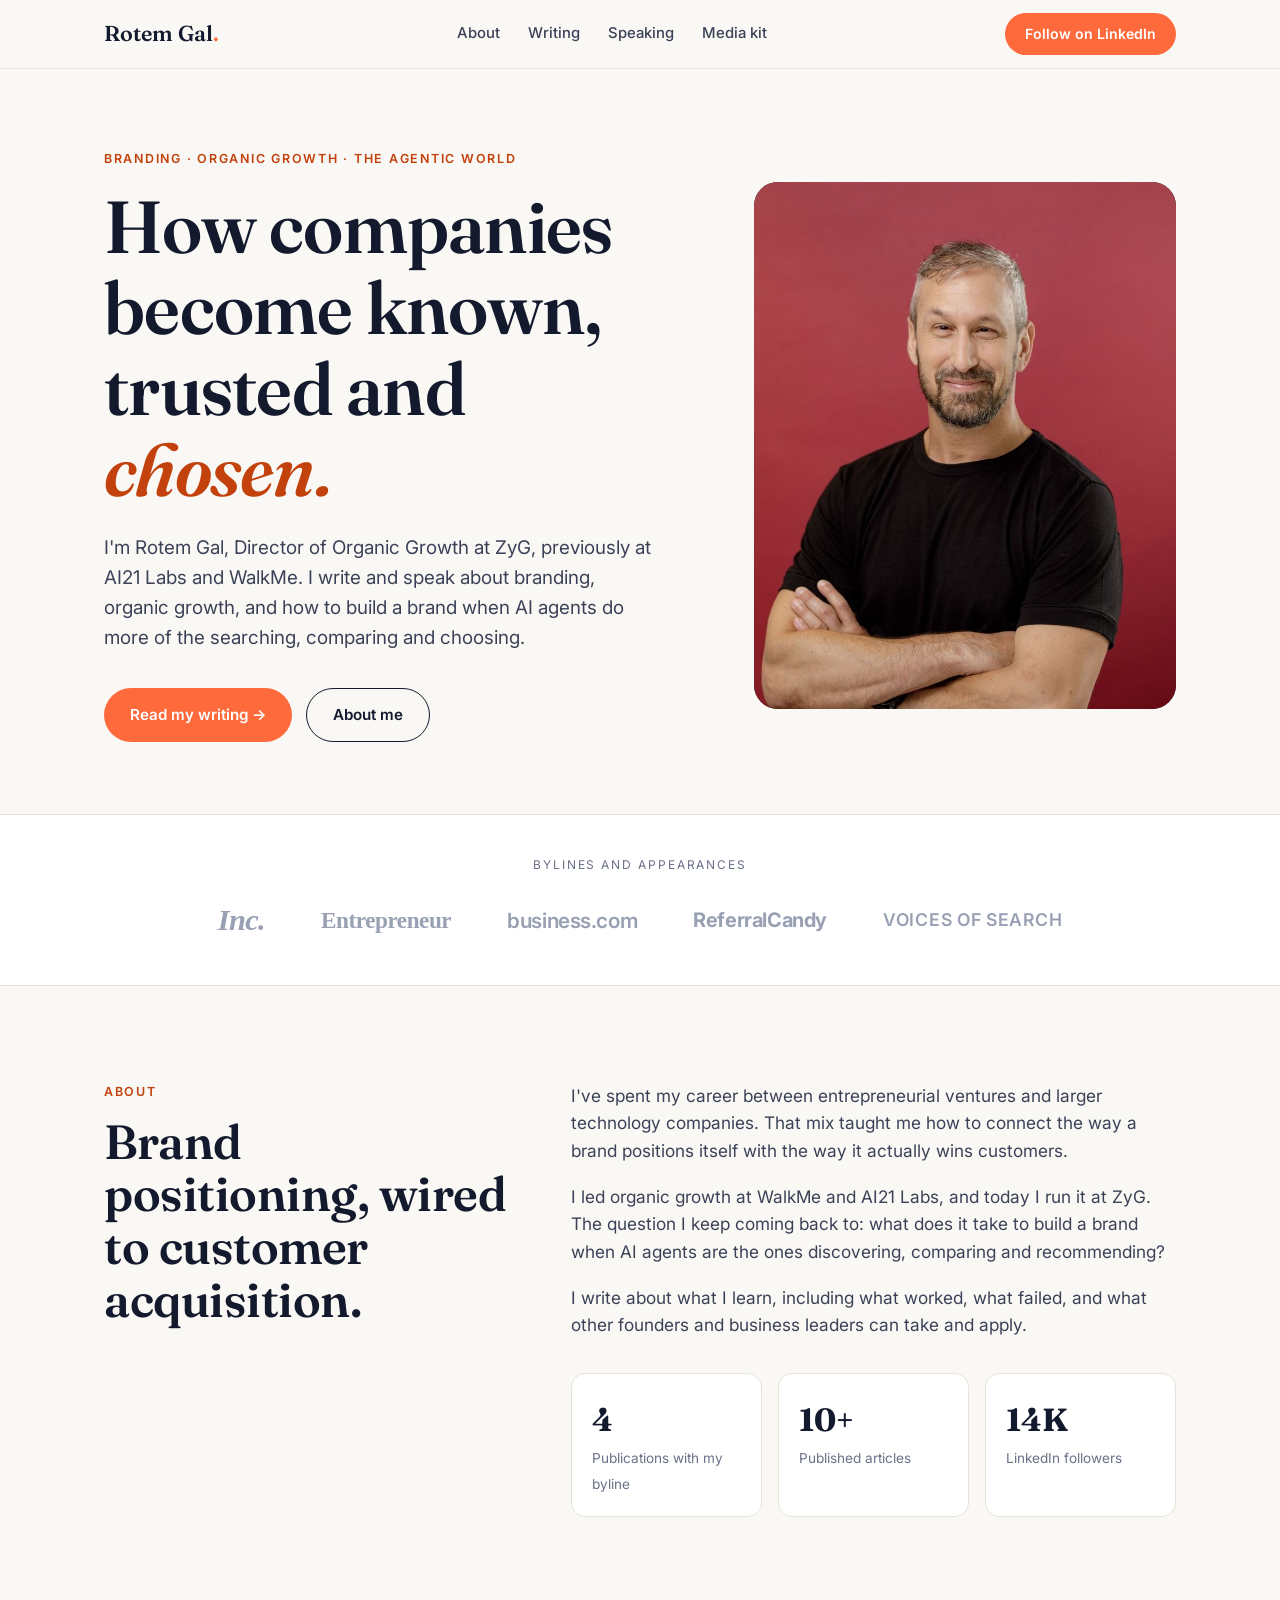
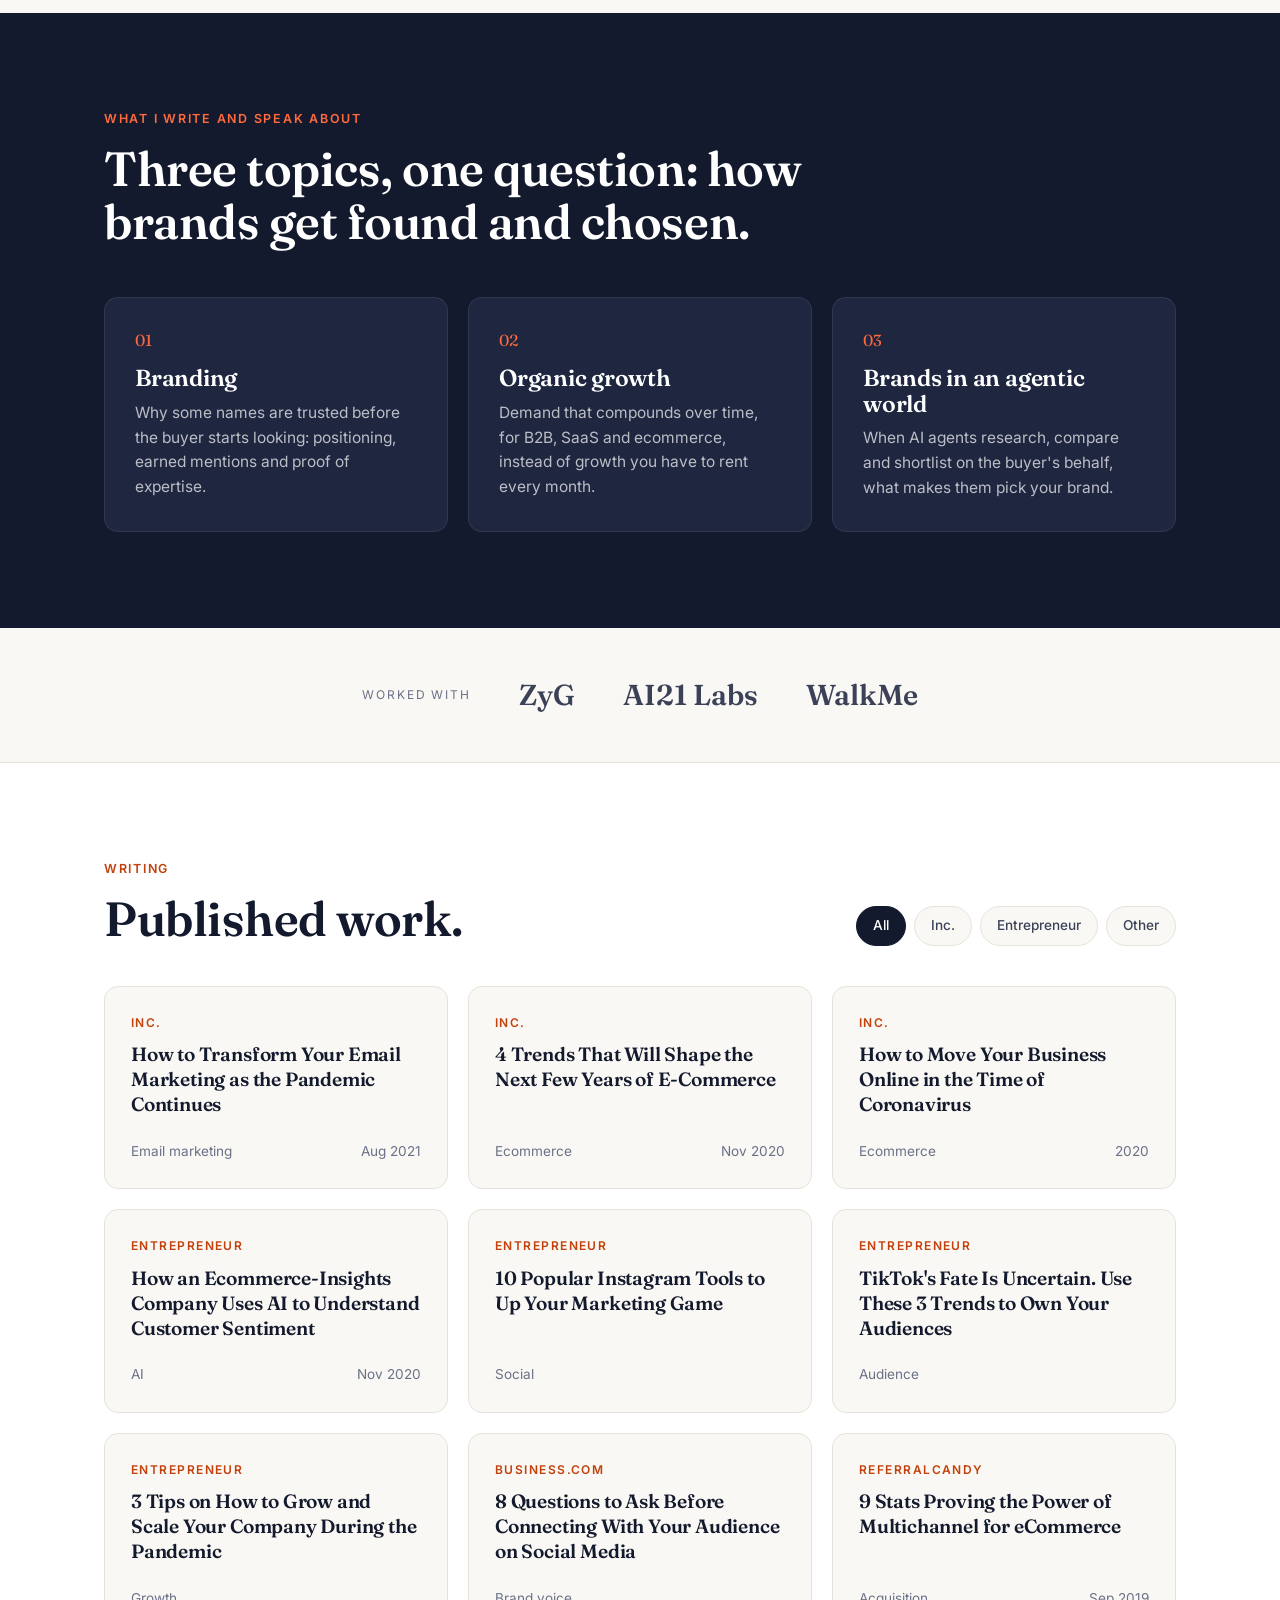
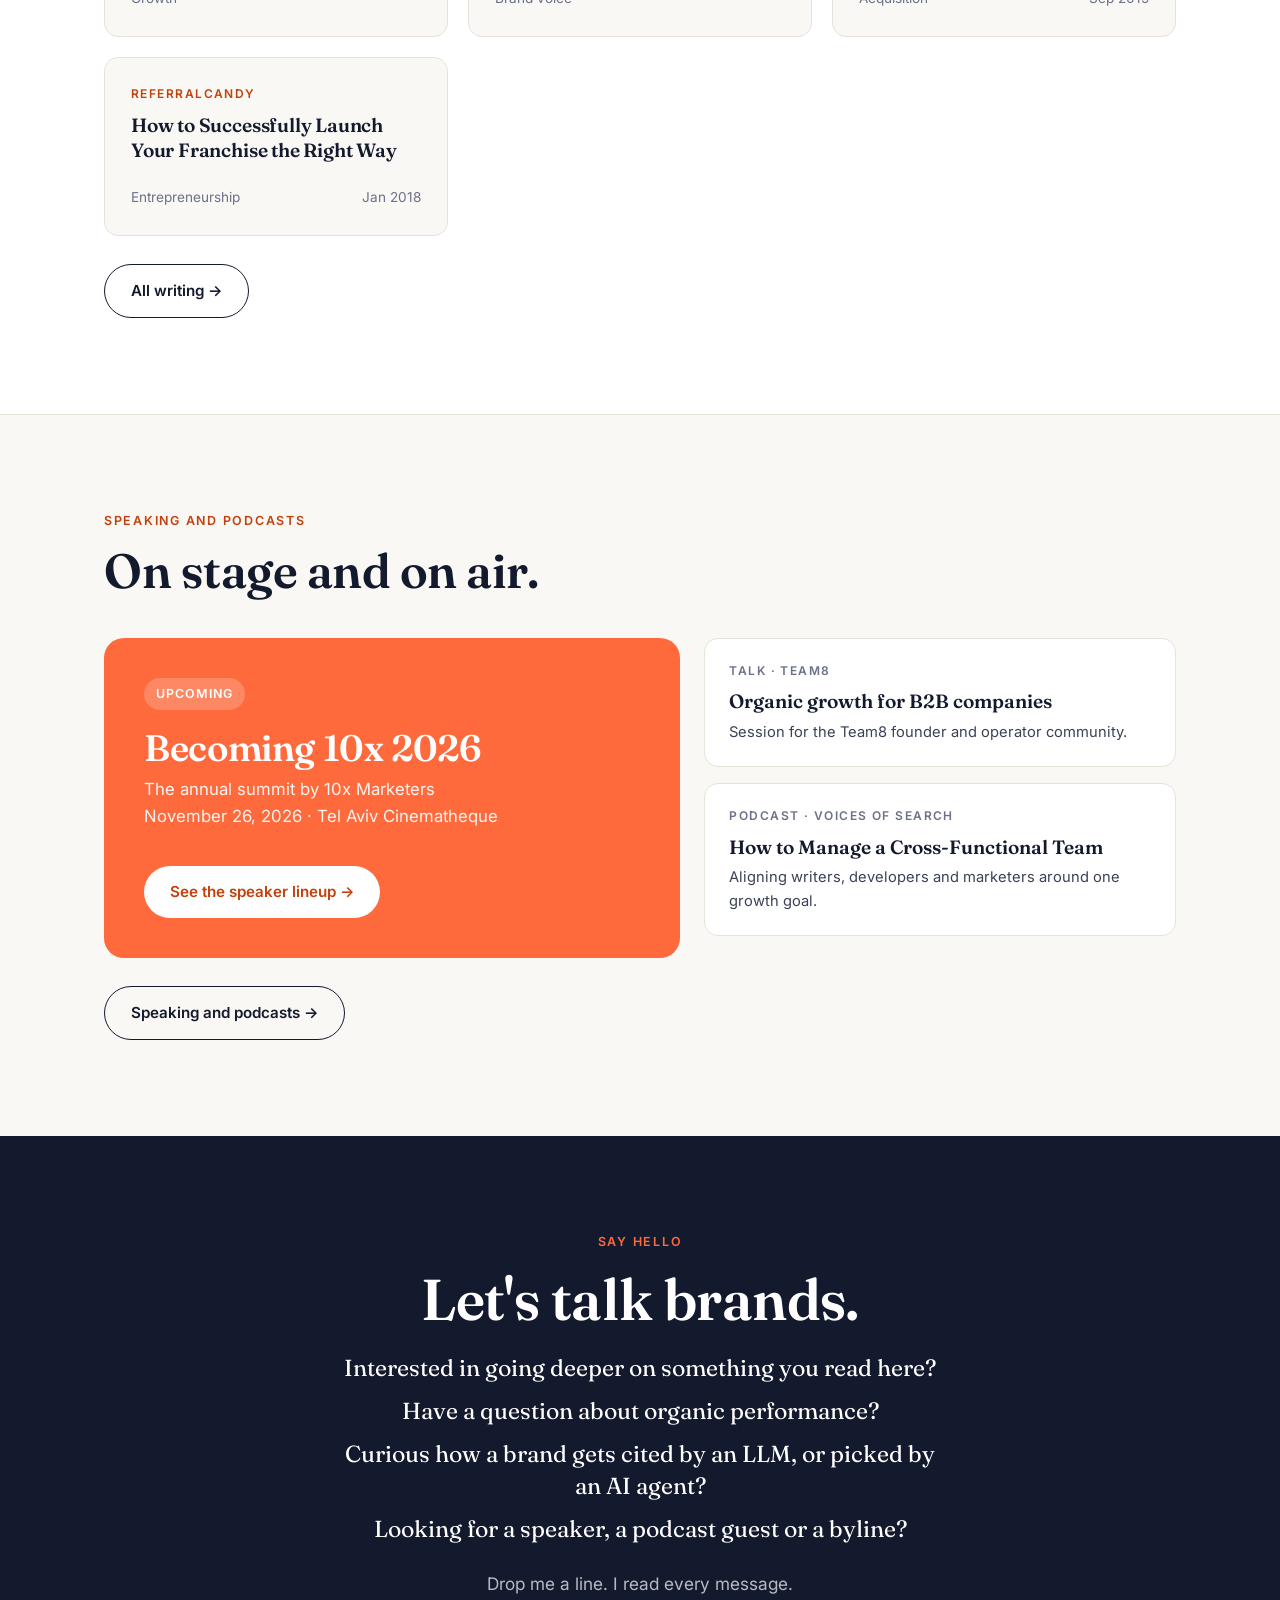
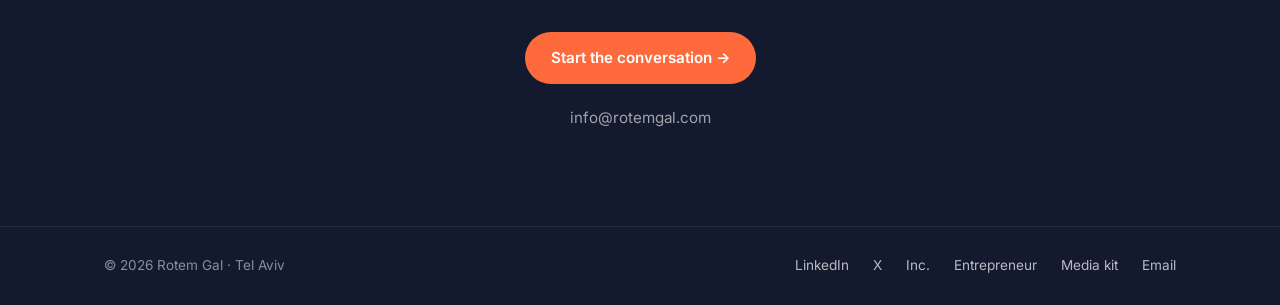
==== index.html @ 986cb1ba "Add favicon set and remove event badge from headshot Co-Authored-By: Claude Opus 5.5 <noreply@anthro" ====
<!doctype html>
<html lang="en">
<head>
<meta charset="utf-8">
<meta name="viewport" content="width=device-width, initial-scale=1">
<title>Rotem Gal - Branding and Organic Growth in an Agentic World</title>
<meta name="description" content="Rotem Gal writes and speaks about branding, organic growth and how to build brands in an agentic world. Director of Organic Growth at ZyG, previously AI21 Labs and WalkMe.">
<link rel="canonical" href="https://www.rotem-gal.com/">
<meta name="author" content="Rotem Gal">
<meta property="og:type" content="profile">
<meta property="og:site_name" content="Rotem Gal">
<meta property="og:title" content="Rotem Gal - Branding and Organic Growth in an Agentic World">
<meta property="og:description" content="Rotem Gal writes and speaks about branding, organic growth and how to build brands in an agentic world. Director of Organic Growth at ZyG, previously AI21 Labs and WalkMe.">
<meta property="og:url" content="https://www.rotem-gal.com/">
<meta property="og:image" content="https://www.rotem-gal.com/og-image.png">
<meta property="og:image:width" content="1200">
<meta property="og:image:height" content="630">
<meta name="twitter:card" content="summary_large_image">
<meta name="twitter:site" content="@gal_rotem">
<meta name="twitter:creator" content="@gal_rotem">
<link rel="icon" href="/favicon.ico" sizes="48x48">
<link rel="icon" href="/favicon.svg" type="image/svg+xml">
<link rel="icon" href="/favicon-96x96.png" type="image/png" sizes="96x96">
<link rel="apple-touch-icon" href="/apple-touch-icon.png">
<link rel="manifest" href="/site.webmanifest">
<meta name="theme-color" content="#141a2e">
<meta property="og:image:alt" content="Rotem Gal">
<link rel="preconnect" href="https://fonts.googleapis.com">
<link rel="preconnect" href="https://fonts.gstatic.com" crossorigin>
<link href="https://fonts.googleapis.com/css2?family=Fraunces:opsz,wght@9..144,400;9..144,600&family=Inter:wght@400;500;600&display=swap" rel="stylesheet">
<link rel="stylesheet" href="/styles.css">
<script type="application/ld+json">
{
 "@context": "https://schema.org",
 "@graph": [
  {
   "@type": "WebSite",
   "@id": "https://www.rotem-gal.com/#website",
   "url": "https://www.rotem-gal.com/",
   "name": "Rotem Gal",
   "inLanguage": "en",
   "publisher": {
    "@id": "https://www.rotem-gal.com/#person"
   },
   "about": {
    "@id": "https://www.rotem-gal.com/#person"
   }
  },
  {
   "@type": "Person",
   "@id": "https://www.rotem-gal.com/#person",
   "name": "Rotem Gal",
   "alternateName": "רותם גל",
   "url": "https://www.rotem-gal.com/",
   "mainEntityOfPage": "https://www.rotem-gal.com/about",
   "description": "Rotem Gal is a Tel Aviv-based marketer and writer focused on branding, organic growth and how brands get chosen in an agentic world. Rotem is Director of Organic Growth at ZyG and previously worked at AI21 Labs and WalkMe.",
   "email": "mailto:info@rotemgal.com",
   "jobTitle": "Director of Organic Growth",
   "worksFor": {
    "@type": "Organization",
    "name": "ZyG",
    "url": "https://www.zyg.com/"
   },
   "alumniOf": [
    {
     "@type": "CollegeOrUniversity",
     "name": "Netanya Academic College"
    },
    {
     "@type": "Organization",
     "name": "AI21 Labs",
     "url": "https://www.ai21.com/"
    },
    {
     "@type": "Organization",
     "name": "WalkMe",
     "url": "https://www.walkme.com/"
    }
   ],
   "homeLocation": {
    "@type": "Place",
    "name": "Tel Aviv, Israel"
   },
   "nationality": {
    "@type": "Country",
    "name": "Israel"
   },
   "knowsLanguage": [
    "en",
    "he"
   ],
   "knowsAbout": [
    "Branding",
    "Brand building",
    "Organic growth",
    "AI agents",
    "Agentic commerce",
    "Ecommerce",
    "Customer behavior"
   ],
   "sameAs": [
    "https://www.linkedin.com/in/rotemgal/",
    "https://x.com/gal_rotem",
    "https://www.inc.com/author/rotem-gal",
    "https://www.entrepreneur.com/author/rotem-gal",
    "https://www.referralcandy.com/author/rotemg"
   ],
   "image": {
    "@type": "ImageObject",
    "url": "https://www.rotem-gal.com/images/rotem-gal-square.jpg",
    "caption": "Rotem Gal"
   }
  },
  {
   "@type": "ProfilePage",
   "@id": "https://www.rotem-gal.com/#webpage",
   "url": "https://www.rotem-gal.com/",
   "name": "Rotem Gal - Branding and Organic Growth in an Agentic World",
   "description": "Rotem Gal writes and speaks about branding, organic growth and how to build brands in an agentic world. Director of Organic Growth at ZyG, previously AI21 Labs and WalkMe.",
   "isPartOf": {
    "@id": "https://www.rotem-gal.com/#website"
   },
   "about": {
    "@id": "https://www.rotem-gal.com/#person"
   },
   "inLanguage": "en",
   "mainEntity": {
    "@id": "https://www.rotem-gal.com/#person"
   }
  }
 ]
}
</script>
</head>
<body>

<header>
  <nav class="wrap">
    <a href="/" class="logo">Rotem Gal<span>.</span></a>
    <ul class="nav-links">
      <li><a href="/about">About</a></li>
      <li><a href="/writing">Writing</a></li>
      <li><a href="/speaking">Speaking</a></li>
      <li><a href="/media-kit">Media kit</a></li>
    </ul>
    <a href="https://www.linkedin.com/in/rotemgal/" target="_blank" rel="noopener me" class="btn btn-primary nav-cta">Follow on LinkedIn</a>
  </nav>
</header>

<main>

<!-- HERO -->
<section class="hero">
  <div class="wrap hero-grid">
    <div>
      <div class="eyebrow">Branding · Organic growth · The agentic world</div>
      <h1>How companies become known, trusted and <em>chosen.</em></h1>
      <p class="lead">I'm Rotem Gal, Director of Organic Growth at ZyG, previously at AI21 Labs and WalkMe. I write and speak about branding, organic growth, and how to build a brand when AI agents do more of the searching, comparing and choosing.</p>
      <div class="hero-ctas">
        <a href="#writing" class="btn btn-primary">Read my writing &rarr;</a>
        <a href="/about" class="btn btn-ghost">About me</a>
      </div>
    </div>
    <div class="portrait">
      <img src="/images/rotem-gal-800.jpg" srcset="/images/rotem-gal-800.jpg 800w, /images/rotem-gal.jpg 1200w" sizes="(max-width:900px) 380px, 440px" width="800" height="1000" alt="Rotem Gal" fetchpriority="high">
    </div>
  </div>
</section>

<!-- FEATURED IN -->
<div class="featured">
  <div class="wrap">
    <div class="label">Bylines and appearances</div>
    <div class="logo-row">
      <a href="https://www.inc.com/author/rotem-gal" target="_blank" rel="noopener" class="wm wm-inc">Inc.</a>
      <a href="https://www.entrepreneur.com/author/rotem-gal" target="_blank" rel="noopener" class="wm wm-ent">Entrepreneur</a>
      <a href="https://www.business.com/articles/questions-before-connecting-audience-on-social-media/" target="_blank" rel="noopener" class="wm wm-biz">business.com</a>
      <a href="https://www.referralcandy.com/author/rotemg" target="_blank" rel="noopener" class="wm wm-rc">ReferralCandy</a>
      <a href="https://www.ivoox.com/en/how-to-manage-a-cross-functional-team-audios-mp3_rf_137171899_1.html" target="_blank" rel="noopener" class="wm wm-voices">Voices of Search</a>
    </div>
  </div>
</div>

<!-- ABOUT -->
<section id="about" class="about">
  <div class="wrap about-grid">
    <div>
      <div class="eyebrow">About</div>
      <h2>Brand positioning, wired to customer acquisition.</h2>
    </div>
    <div class="about-body">
      <p>I've spent my career between entrepreneurial ventures and larger technology companies. That mix taught me how to connect the way a brand positions itself with the way it actually wins customers.</p>
      <p>I led organic growth at WalkMe and AI21 Labs, and today I run it at ZyG. The question I keep coming back to: what does it take to build a brand when AI agents are the ones discovering, comparing and recommending?</p>
      <p>I write about what I learn, including what worked, what failed, and what other founders and business leaders can take and apply.</p>
      <div class="stats">
        <div class="stat"><b>4</b><span>Publications with my byline</span></div>
        <div class="stat"><b>10+</b><span>Published articles</span></div>
        <div class="stat"><b>14K</b><span>LinkedIn followers</span></div>
      </div>
    </div>
  </div>
</section>

<!-- FOCUS -->
<section class="focus">
  <div class="wrap">
    <div class="eyebrow">What I write and speak about</div>
    <h2>Three topics, one question: how brands get found and chosen.</h2>
    <div class="focus-grid">
      <div class="focus-card">
        <div class="n">01</div>
        <h3>Branding</h3>
        <p>Why some names are trusted before the buyer starts looking: positioning, earned mentions and proof of expertise.</p>
      </div>
      <div class="focus-card">
        <div class="n">02</div>
        <h3>Organic growth</h3>
        <p>Demand that compounds over time, for B2B, SaaS and ecommerce, instead of growth you have to rent every month.</p>
      </div>
      <div class="focus-card">
        <div class="n">03</div>
        <h3>Brands in an agentic world</h3>
        <p>When AI agents research, compare and shortlist on the buyer's behalf, what makes them pick your brand.</p>
      </div>
    </div>
  </div>
</section>

<!-- COMPANIES -->
<div class="worked">
  <div class="wrap">
    <span class="label">Worked with</span>
    <span class="co">ZyG</span>
    <span class="co">AI21 Labs</span>
    <span class="co">WalkMe</span>
  </div>
</div>

<!-- WRITING -->
<section id="writing" class="writing">
  <div class="wrap">
    <div class="sec-head">
      <div>
        <div class="eyebrow">Writing</div>
        <h2>Published work.</h2>
      </div>
      <div class="filters" role="group" aria-label="Filter by publication">
        <button class="on" data-f="all">All</button>
        <button data-f="inc">Inc.</button>
        <button data-f="ent">Entrepreneur</button>
        <button data-f="other">Other</button>
      </div>
    </div>
    <div class="articles">
      <a class="article" data-p="inc" href="https://www.inc.com/rotem-gal/how-to-transform-your-email-marketing-as-pandemic-continues.html" target="_blank" rel="noopener">
        <div><div class="pub">Inc.</div><h3>How to Transform Your Email Marketing as the Pandemic Continues</h3></div>
        <div class="meta"><span>Email marketing</span><span>Aug 2021</span></div>
      </a>
      <a class="article" data-p="inc" href="https://www.inc.com/rotem-gal/4-trends-that-will-shape-next-few-years-of-e-commerce.html" target="_blank" rel="noopener">
        <div><div class="pub">Inc.</div><h3>4 Trends That Will Shape the Next Few Years of E-Commerce</h3></div>
        <div class="meta"><span>Ecommerce</span><span>Nov 2020</span></div>
      </a>
      <a class="article" data-p="inc" href="https://www.inc.com/rotem-gal/how-to-move-your-business-online-in-time-of-coronavirus.html" target="_blank" rel="noopener">
        <div><div class="pub">Inc.</div><h3>How to Move Your Business Online in the Time of Coronavirus</h3></div>
        <div class="meta"><span>Ecommerce</span><span>2020</span></div>
      </a>
      <a class="article" data-p="ent" href="https://www.entrepreneur.com/science-technology/how-an-ecommerce-insights-company-uses-ai-to-understand/358765" target="_blank" rel="noopener">
        <div><div class="pub">Entrepreneur</div><h3>How an Ecommerce-Insights Company Uses AI to Understand Customer Sentiment</h3></div>
        <div class="meta"><span>AI</span><span>Nov 2020</span></div>
      </a>
      <a class="article" data-p="ent" href="https://www.entrepreneur.com/growing-a-business/10-popular-instagram-tools-to-up-your-marketing-game/366358" target="_blank" rel="noopener">
        <div><div class="pub">Entrepreneur</div><h3>10 Popular Instagram Tools to Up Your Marketing Game</h3></div>
        <div class="meta"><span>Social</span><span></span></div>
      </a>
      <a class="article" data-p="ent" href="https://www.entrepreneur.com/business-news/tiktoks-fate-is-uncertain-use-these-3-trends-to-own-your/356296" target="_blank" rel="noopener">
        <div><div class="pub">Entrepreneur</div><h3>TikTok's Fate Is Uncertain. Use These 3 Trends to Own Your Audiences</h3></div>
        <div class="meta"><span>Audience</span><span></span></div>
      </a>
      <a class="article" data-p="ent" href="https://www.entrepreneur.com/growing-a-business/3-tips-on-how-to-grow-and-scale-your-company-during-the/357573" target="_blank" rel="noopener">
        <div><div class="pub">Entrepreneur</div><h3>3 Tips on How to Grow and Scale Your Company During the Pandemic</h3></div>
        <div class="meta"><span>Growth</span><span></span></div>
      </a>
      <a class="article" data-p="other" href="https://www.business.com/articles/questions-before-connecting-audience-on-social-media/" target="_blank" rel="noopener">
        <div><div class="pub">business.com</div><h3>8 Questions to Ask Before Connecting With Your Audience on Social Media</h3></div>
        <div class="meta"><span>Brand voice</span><span></span></div>
      </a>
      <a class="article" data-p="other" href="https://www.referralcandy.com/blog/multichannel-statistics/" target="_blank" rel="noopener">
        <div><div class="pub">ReferralCandy</div><h3>9 Stats Proving the Power of Multichannel for eCommerce</h3></div>
        <div class="meta"><span>Acquisition</span><span>Sep 2019</span></div>
      </a>
      <a class="article" data-p="other" href="https://www.referralcandy.com/blog/franchise-launch/" target="_blank" rel="noopener">
        <div><div class="pub">ReferralCandy</div><h3>How to Successfully Launch Your Franchise the Right Way</h3></div>
        <div class="meta"><span>Entrepreneurship</span><span>Jan 2018</span></div>
      </a>
    </div>
    <p style="margin-top:28px"><a href="/writing" class="btn btn-ghost">All writing &rarr;</a></p>
  </div>
</section>

<!-- SPEAKING -->
<section id="speaking">
  <div class="wrap">
    <div class="eyebrow">Speaking and podcasts</div>
    <h2 style="font-size:clamp(2rem,4vw,3rem);margin-top:14px">On stage and on air.</h2>
    <div class="speak-grid">
      <div class="event-main">
        <div>
          <span class="tag">Upcoming</span>
          <h3>Becoming 10x 2026</h3>
          <div class="when">The annual summit by 10x Marketers<br>November 26, 2026 · Tel Aviv Cinematheque</div>
        </div>
        <a href="https://www.becoming10x.com/#speakers" target="_blank" rel="noopener" class="btn">See the speaker lineup &rarr;</a>
      </div>
      <div class="event-list">
        <a class="event" href="https://www.linkedin.com/posts/rotemgal_spoke-at-team8-yesterday-about-why-seo-still-activity-7326237999241867264-Nn3J" target="_blank" rel="noopener">
          <div class="kind">Talk · Team8</div>
          <h4>Organic growth for B2B companies</h4>
          <p>Session for the Team8 founder and operator community.</p>
        </a>
        <a class="event" href="https://www.ivoox.com/en/how-to-manage-a-cross-functional-team-audios-mp3_rf_137171899_1.html" target="_blank" rel="noopener">
          <div class="kind">Podcast · Voices of Search</div>
          <h4>How to Manage a Cross-Functional Team</h4>
          <p>Aligning writers, developers and marketers around one growth goal.</p>
        </a>
      </div>
    </div>
    <p style="margin-top:28px"><a href="/speaking" class="btn btn-ghost">Speaking and podcasts &rarr;</a></p>
  </div>
</section>

<!-- CONTACT -->
<section id="contact" class="contact">
  <div class="wrap">
    <div class="eyebrow">Say hello</div>
    <h2>Let's talk brands.</h2>
    <ul class="asks">
      <li>Interested in going deeper on something you read here?</li>
      <li>Have a question about organic performance?</li>
      <li>Curious how a brand gets cited by an LLM, or picked by an AI agent?</li>
      <li>Looking for a speaker, a podcast guest or a byline?</li>
    </ul>
    <p>Drop me a line. I read every message.</p>
    <a href="mailto:info@rotemgal.com?subject=Hi%20Rotem" class="btn btn-primary">Start the conversation &rarr;</a>
    <span class="mail">info@rotemgal.com</span>
  </div>
</section>


</main>

<footer>
  <div class="wrap">
    <span>&copy; <span id="y">2026</span> Rotem Gal · Tel Aviv</span>
    <span>
      <a href="https://www.linkedin.com/in/rotemgal/" target="_blank" rel="noopener me">LinkedIn</a>
      <a href="https://x.com/gal_rotem" target="_blank" rel="noopener me">X</a>
      <a href="https://www.inc.com/author/rotem-gal" target="_blank" rel="noopener me">Inc.</a>
      <a href="https://www.entrepreneur.com/author/rotem-gal" target="_blank" rel="noopener me">Entrepreneur</a>
      <a href="/media-kit">Media kit</a>
      <a href="mailto:info@rotemgal.com">Email</a>
    </span>
  </div>
</footer>

<script>
  document.getElementById('y').textContent = new Date().getFullYear();
  document.querySelectorAll('.filters button').forEach((b, _, all) => b.addEventListener('click', () => {
    all.forEach(x => x.classList.remove('on')); b.classList.add('on');
    document.querySelectorAll('.article').forEach(a => {
      a.style.display = (b.dataset.f === 'all' || a.dataset.p === b.dataset.f) ? '' : 'none';
    });
  }));
  document.querySelectorAll('[data-copy]').forEach(b => b.addEventListener('click', () => {
    navigator.clipboard.writeText(document.getElementById(b.dataset.copy).innerText);
    b.textContent = 'Copied'; setTimeout(() => b.textContent = 'Copy', 1500);
  }));
</script>
</body>
</html>
---- styles.css ----
:root{
    --ink:#141a2e; --ink-2:#3b4258; --muted:#6b7188;
    --paper:#faf8f4; --card:#ffffff; --line:#e7e3da;
    --accent:#ff6a3d; --accent-ink:#c2410c; --deep:#141a2e; --deep-2:#1e2640;
    --radius:14px; --max:1120px;
  }
  *{box-sizing:border-box;margin:0;padding:0}
  html{scroll-behavior:smooth}
  body{font-family:Inter,system-ui,sans-serif;color:var(--ink);background:var(--paper);line-height:1.6;-webkit-font-smoothing:antialiased}
  a{color:inherit}
  img{max-width:100%;display:block}
  .wrap{max-width:var(--max);margin:0 auto;padding:0 24px}
  h1,h2,h3{font-family:Fraunces,Georgia,serif;font-weight:600;line-height:1.1;letter-spacing:-.01em}
  .eyebrow{font-size:.78rem;font-weight:600;letter-spacing:.14em;text-transform:uppercase;color:var(--accent-ink)}
  section{padding:96px 0}
  .btn{display:inline-flex;align-items:center;gap:8px;padding:14px 26px;border-radius:999px;font-weight:600;font-size:.95rem;text-decoration:none;transition:transform .15s,background .15s}
  .btn:hover{transform:translateY(-1px)}
  .btn-primary{background:var(--accent);color:#fff}
  .btn-primary:hover{background:#f0552a}
  .btn-ghost{border:1.5px solid currentColor}

  /* Nav */
  header{position:sticky;top:0;z-index:20;background:rgba(250,248,244,.9);backdrop-filter:blur(10px);border-bottom:1px solid var(--line)}
  nav{display:flex;align-items:center;justify-content:space-between;height:68px}
  .logo{font-family:Fraunces,serif;font-size:1.35rem;font-weight:600;text-decoration:none}
  .logo span{color:var(--accent)}
  .nav-links{display:flex;gap:28px;list-style:none;font-size:.93rem;font-weight:500}
  .nav-links a{text-decoration:none;color:var(--ink-2)}
  .nav-links a:hover{color:var(--ink)}
  .nav-cta{padding:10px 20px;font-size:.88rem}

  /* Hero */
  .hero{padding:80px 0 72px}
  .hero-grid{display:grid;grid-template-columns:1.25fr .9fr;gap:64px;align-items:center}
  .hero h1{font-size:clamp(2.6rem,6vw,4.6rem);margin:18px 0 22px}
  .hero h1 em{font-style:italic;color:var(--accent-ink)}
  .hero p.lead{font-size:1.18rem;color:var(--ink-2);max-width:560px}
  .hero-ctas{display:flex;gap:14px;margin-top:34px;flex-wrap:wrap}
  .portrait{position:relative;aspect-ratio:4/5;border-radius:24px;overflow:hidden;background:linear-gradient(150deg,var(--deep) 0%,var(--deep-2) 60%,#39284a 100%);display:flex;align-items:center;justify-content:center}
  .portrait .initials{font-family:Fraunces,serif;font-size:7rem;color:rgba(255,255,255,.12)}
  .portrait .ph-note{position:absolute;bottom:16px;left:16px;right:16px;font-size:.75rem;color:rgba(255,255,255,.55);text-align:center}
  .portrait .badge{position:absolute;top:20px;left:-1px;background:var(--accent);color:#fff;font-size:.78rem;font-weight:600;padding:8px 14px;border-radius:0 999px 999px 0}

  /* Logos */
  .featured{padding:40px 0;border-top:1px solid var(--line);border-bottom:1px solid var(--line);background:var(--card)}
  .featured .label{text-align:center;font-size:.75rem;letter-spacing:.16em;text-transform:uppercase;color:var(--muted);margin-bottom:22px}
  .logo-row{display:flex;justify-content:center;align-items:center;gap:56px;flex-wrap:wrap}
  .logo-row a{text-decoration:none;color:#9aa0b4;transition:color .2s}
  .logo-row a:hover{color:var(--ink)}
  .wm{font-weight:700;font-size:1.55rem;letter-spacing:-.02em}
  .wm-inc{font-family:Georgia,serif;font-style:italic;font-size:1.9rem}
  .wm-ent{font-family:Georgia,serif;font-size:1.45rem}
  .wm-biz{font-family:Inter,sans-serif;font-weight:600;font-size:1.3rem}
  .wm-rc{font-family:Inter,sans-serif;font-weight:700;font-size:1.25rem}
  .wm-voices{font-family:Inter,sans-serif;font-weight:600;font-size:1.1rem;letter-spacing:.04em;text-transform:uppercase}

  /* About */
  .about-grid{display:grid;grid-template-columns:.8fr 1.2fr;gap:64px}
  .about h2{font-size:clamp(2rem,4vw,3rem);margin-top:14px}
  .about-body p{font-size:1.08rem;color:var(--ink-2);margin-bottom:18px}
  .stats{display:grid;grid-template-columns:repeat(3,1fr);gap:16px;margin-top:34px}
  .stat{background:var(--card);border:1px solid var(--line);border-radius:var(--radius);padding:20px}
  .stat b{display:block;font-family:Fraunces,serif;font-size:2rem;color:var(--ink)}
  .stat span{font-size:.85rem;color:var(--muted)}

  /* Focus */
  .focus{background:var(--deep);color:#fff}
  .focus .eyebrow{color:var(--accent)}
  .focus h2{font-size:clamp(2rem,4vw,3rem);margin:14px 0 48px;max-width:720px}
  .focus-grid{display:grid;grid-template-columns:repeat(3,1fr);gap:20px}
  .focus-card{background:var(--deep-2);border:1px solid rgba(255,255,255,.08);border-radius:var(--radius);padding:30px}
  .focus-card .n{font-family:Fraunces,serif;color:var(--accent);font-size:1rem}
  .focus-card h3{font-size:1.45rem;margin:12px 0 10px}
  .focus-card p{color:rgba(255,255,255,.7);font-size:.97rem}

  /* Career */
  .timeline{margin-top:40px;border-left:2px solid var(--line);padding-left:32px}
  .role{position:relative;padding-bottom:34px}
  .role:before{content:"";position:absolute;left:-40px;top:6px;width:14px;height:14px;border-radius:50%;background:var(--paper);border:3px solid var(--accent)}
  .role h3{font-size:1.35rem}
  .role .org{font-weight:600;color:var(--accent-ink);font-size:.95rem}
  .role p{color:var(--ink-2);margin-top:6px;max-width:680px}

  .worked{padding:44px 0}
  .worked .wrap{display:flex;align-items:center;justify-content:center;gap:48px;flex-wrap:wrap}
  .worked .label{font-size:.75rem;letter-spacing:.16em;text-transform:uppercase;color:var(--muted)}
  .worked .co{font-family:Fraunces,serif;font-size:1.8rem;font-weight:600;color:var(--ink-2)}

  /* Writing */
  .writing{background:var(--card);border-top:1px solid var(--line);border-bottom:1px solid var(--line)}
  .sec-head{display:flex;justify-content:space-between;align-items:end;gap:24px;flex-wrap:wrap;margin-bottom:40px}
  .sec-head h2{font-size:clamp(2rem,4vw,3rem);margin-top:14px}
  .filters{display:flex;gap:8px;flex-wrap:wrap}
  .filters button{font:inherit;font-size:.85rem;font-weight:500;padding:8px 16px;border-radius:999px;border:1px solid var(--line);background:var(--paper);color:var(--ink-2);cursor:pointer}
  .filters button.on{background:var(--ink);color:#fff;border-color:var(--ink)}
  .articles{display:grid;grid-template-columns:repeat(3,1fr);gap:20px}
  .article{display:flex;flex-direction:column;justify-content:space-between;gap:24px;background:var(--paper);border:1px solid var(--line);border-radius:var(--radius);padding:26px;text-decoration:none;transition:border-color .2s,transform .2s}
  .article:hover{border-color:var(--ink);transform:translateY(-2px)}
  .article .pub{font-size:.75rem;font-weight:600;letter-spacing:.12em;text-transform:uppercase;color:var(--accent-ink)}
  .article h3{font-size:1.2rem;margin-top:10px;line-height:1.3}
  .article .meta{font-size:.85rem;color:var(--muted);display:flex;justify-content:space-between}

  /* Speaking */
  .speak-grid{display:grid;grid-template-columns:1.1fr .9fr;gap:24px;margin-top:40px}
  .event-main{background:var(--accent);color:#fff;border-radius:20px;padding:40px;display:flex;flex-direction:column;justify-content:space-between;min-height:320px}
  .event-main .tag{display:inline-block;background:rgba(255,255,255,.2);padding:6px 12px;border-radius:999px;font-size:.78rem;font-weight:600;letter-spacing:.08em;text-transform:uppercase}
  .event-main h3{font-size:2.3rem;margin:18px 0 8px}
  .event-main .when{font-size:1.05rem;opacity:.92}
  .event-main a.btn{background:#fff;color:var(--accent-ink);align-self:flex-start;margin-top:24px}
  .event-list{display:flex;flex-direction:column;gap:16px}
  .event{background:var(--card);border:1px solid var(--line);border-radius:var(--radius);padding:22px 24px;text-decoration:none;display:block}
  .event:hover{border-color:var(--ink)}
  .event .kind{font-size:.75rem;font-weight:600;letter-spacing:.12em;text-transform:uppercase;color:var(--muted)}
  .event h4{font-family:Fraunces,serif;font-size:1.2rem;font-weight:600;margin:6px 0 4px}
  .event p{font-size:.92rem;color:var(--ink-2)}

  /* Contact */
  .contact{background:var(--deep);color:#fff;text-align:center}
  .contact h2{font-size:clamp(2.2rem,5vw,3.6rem);max-width:760px;margin:16px auto 20px}
  .contact p{color:rgba(255,255,255,.7);max-width:560px;margin:0 auto 34px;font-size:1.08rem}
  .contact .eyebrow{color:var(--accent)}
  .contact .asks{list-style:none;max-width:620px;margin:0 auto 26px;display:grid;gap:12px}
  .contact .asks li{font-family:Fraunces,serif;font-size:clamp(1.15rem,2.4vw,1.45rem);color:#fff;line-height:1.35}
  .contact .mail{display:block;margin-top:22px;color:rgba(255,255,255,.6);font-size:.95rem}
  footer{background:var(--deep);color:rgba(255,255,255,.5);font-size:.85rem;border-top:1px solid rgba(255,255,255,.08)}
  footer .wrap{display:flex;justify-content:space-between;align-items:center;padding-top:28px;padding-bottom:28px;flex-wrap:wrap;gap:12px}
  footer a{color:rgba(255,255,255,.7);text-decoration:none;margin-left:20px}
  footer a:hover{color:#fff}

  @media (max-width:900px){
    .nav-links{gap:16px;font-size:.85rem}
    .nav-cta{display:none}
    .hero-grid,.about-grid,.speak-grid{grid-template-columns:1fr;gap:40px}
    .portrait{max-width:380px}
    .focus-grid{grid-template-columns:1fr}
    .articles{grid-template-columns:1fr}
    .worked .wrap{gap:24px}
    .stats{grid-template-columns:1fr 1fr 1fr}
    section{padding:72px 0}
    .logo-row{gap:28px}
  }
  @media (max-width:520px){
    .worked .wrap{gap:18px}
    .worked .label{width:100%;text-align:center}
    .worked .co{font-size:1.35rem}
    .focus-grid{grid-template-columns:1fr}
    .wrap{padding:0 16px}
    .stats{grid-template-columns:1fr}
    .event-main{padding:28px}
    footer a{margin-left:0;margin-right:18px}
  }

  /* Inner pages */
  .nav-links a.on{color:var(--ink);font-weight:600}
  .page-hero{padding:80px 0 56px;border-bottom:1px solid var(--line)}
  .page-hero h1{font-size:clamp(2.4rem,5.5vw,4rem);margin:16px 0 18px;max-width:820px}
  .page-hero p{font-size:1.15rem;color:var(--ink-2);max-width:680px}
  .prose{max-width:720px}
  .prose h2{font-size:clamp(1.6rem,3vw,2.2rem);margin:48px 0 16px}
  .prose h2:first-child{margin-top:0}
  .prose p{font-size:1.08rem;color:var(--ink-2);margin-bottom:18px}
  .prose a{color:var(--accent-ink)}
  .two-col{display:grid;grid-template-columns:1.4fr .9fr;gap:64px;align-items:start}
  .facts{background:var(--card);border:1px solid var(--line);border-radius:var(--radius);padding:28px;position:sticky;top:96px}
  .facts h2{font-size:1.3rem;margin-bottom:14px}
  .facts dl{display:grid;grid-template-columns:auto 1fr;gap:10px 18px;font-size:.93rem}
  .facts dt{color:var(--muted)}
  .facts dd{color:var(--ink);font-weight:500}
  .facts a{color:var(--accent-ink)}
  .faq{margin-top:12px}
  .faq details{border-bottom:1px solid var(--line);padding:18px 0}
  .faq summary{font-family:Fraunces,serif;font-size:1.2rem;font-weight:600;cursor:pointer;list-style:none;display:flex;justify-content:space-between;gap:16px}
  .faq summary::-webkit-details-marker{display:none}
  .faq summary:after{content:"+";color:var(--accent-ink)}
  .faq details[open] summary:after{content:"\2212"}
  .faq details p{margin:12px 0 0;color:var(--ink-2)}
  .bio-block{background:var(--card);border:1px solid var(--line);border-radius:var(--radius);padding:26px;margin-bottom:18px}
  .bio-block .bio-label{display:flex;justify-content:space-between;align-items:center;margin-bottom:10px}
  .bio-block .bio-label span{font-size:.75rem;font-weight:600;letter-spacing:.12em;text-transform:uppercase;color:var(--muted)}
  .bio-block button{font:inherit;font-size:.82rem;font-weight:600;border:1px solid var(--line);background:var(--paper);border-radius:999px;padding:6px 14px;cursor:pointer}
  .bio-block p{color:var(--ink-2);margin:0}
  .shots{display:grid;grid-template-columns:repeat(3,1fr);gap:16px}
  .shot{aspect-ratio:4/5;border-radius:var(--radius);background:linear-gradient(150deg,var(--deep),var(--deep-2) 60%,#39284a);display:flex;align-items:center;justify-content:center;color:rgba(255,255,255,.5);font-size:.8rem;text-align:center;padding:16px}
  .talk-list{display:grid;gap:16px;margin-top:8px}
  .talk{display:grid;grid-template-columns:140px 1fr;gap:24px;background:var(--card);border:1px solid var(--line);border-radius:var(--radius);padding:24px;text-decoration:none}
  a.talk:hover{border-color:var(--ink)}
  .talk .date{font-size:.85rem;color:var(--muted);font-weight:500}
  .talk .kind{font-size:.75rem;font-weight:600;letter-spacing:.12em;text-transform:uppercase;color:var(--accent-ink)}
  .talk h3{font-size:1.3rem;margin:6px 0}
  .talk p{color:var(--ink-2);font-size:.95rem}
  .topics{display:flex;flex-wrap:wrap;gap:10px;margin-top:8px}
  .topics span{background:var(--card);border:1px solid var(--line);border-radius:999px;padding:8px 16px;font-size:.92rem;font-weight:500}
  .pub-group{margin-bottom:56px}
  .pub-group h2{font-size:1.8rem;margin-bottom:6px}
  .pub-group .pub-link{font-size:.92rem;color:var(--accent-ink);display:inline-block;margin-bottom:20px}
  .notfound{min-height:60vh;display:flex;align-items:center}
  @media (max-width:900px){
    .two-col{grid-template-columns:1fr;gap:40px}
    .facts{position:static}
    .shots{grid-template-columns:1fr 1fr}
    .talk{grid-template-columns:1fr;gap:8px}
  }
  .portrait img{position:absolute;inset:0;width:100%;height:100%;object-fit:cover}
  .portrait .badge{z-index:1}
  .facts-photo{width:100%;height:auto;border-radius:10px;margin-bottom:20px}
  .shot-img{position:relative;padding:0;overflow:hidden;text-decoration:none}
  .shot-img img{position:absolute;inset:0;width:100%;height:100%;object-fit:cover}
  .shot-img span{position:absolute;left:10px;right:10px;bottom:10px;background:rgba(20,26,46,.8);color:#fff;border-radius:999px;padding:6px 10px;font-weight:600}
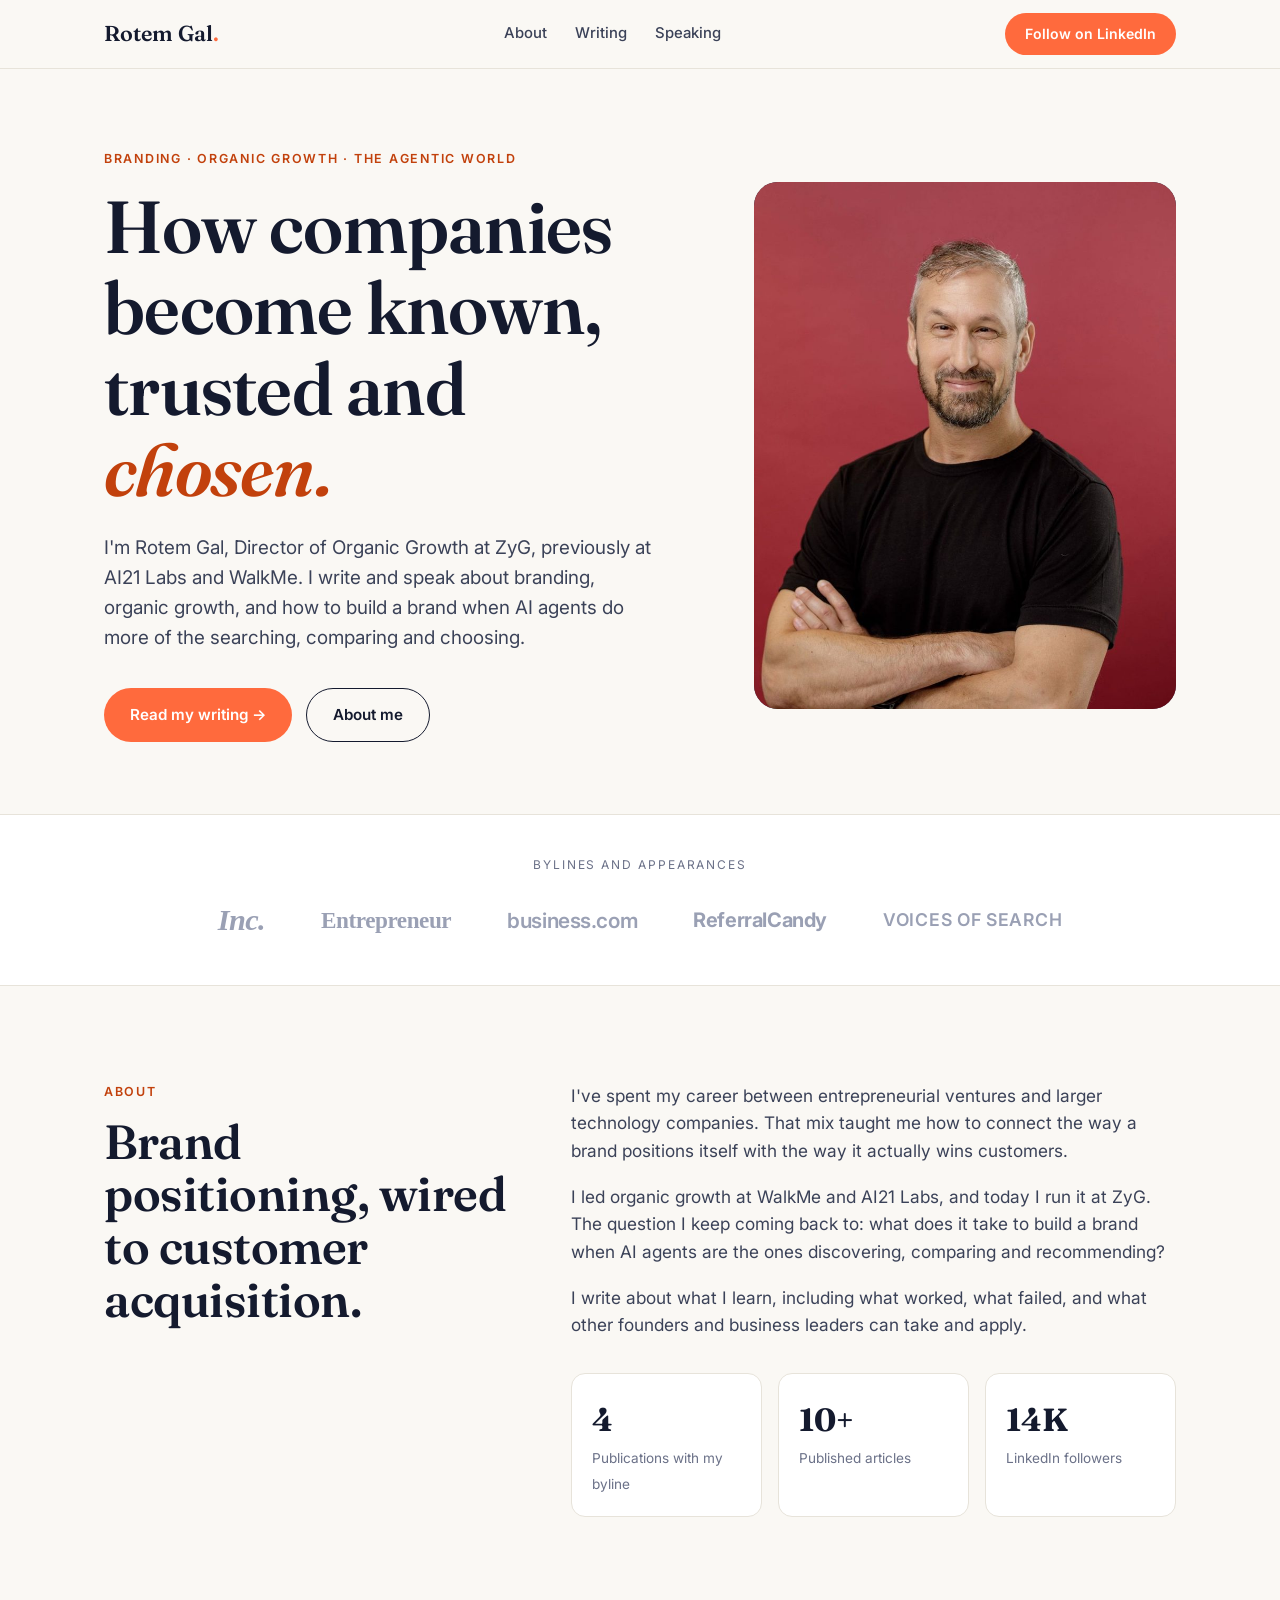
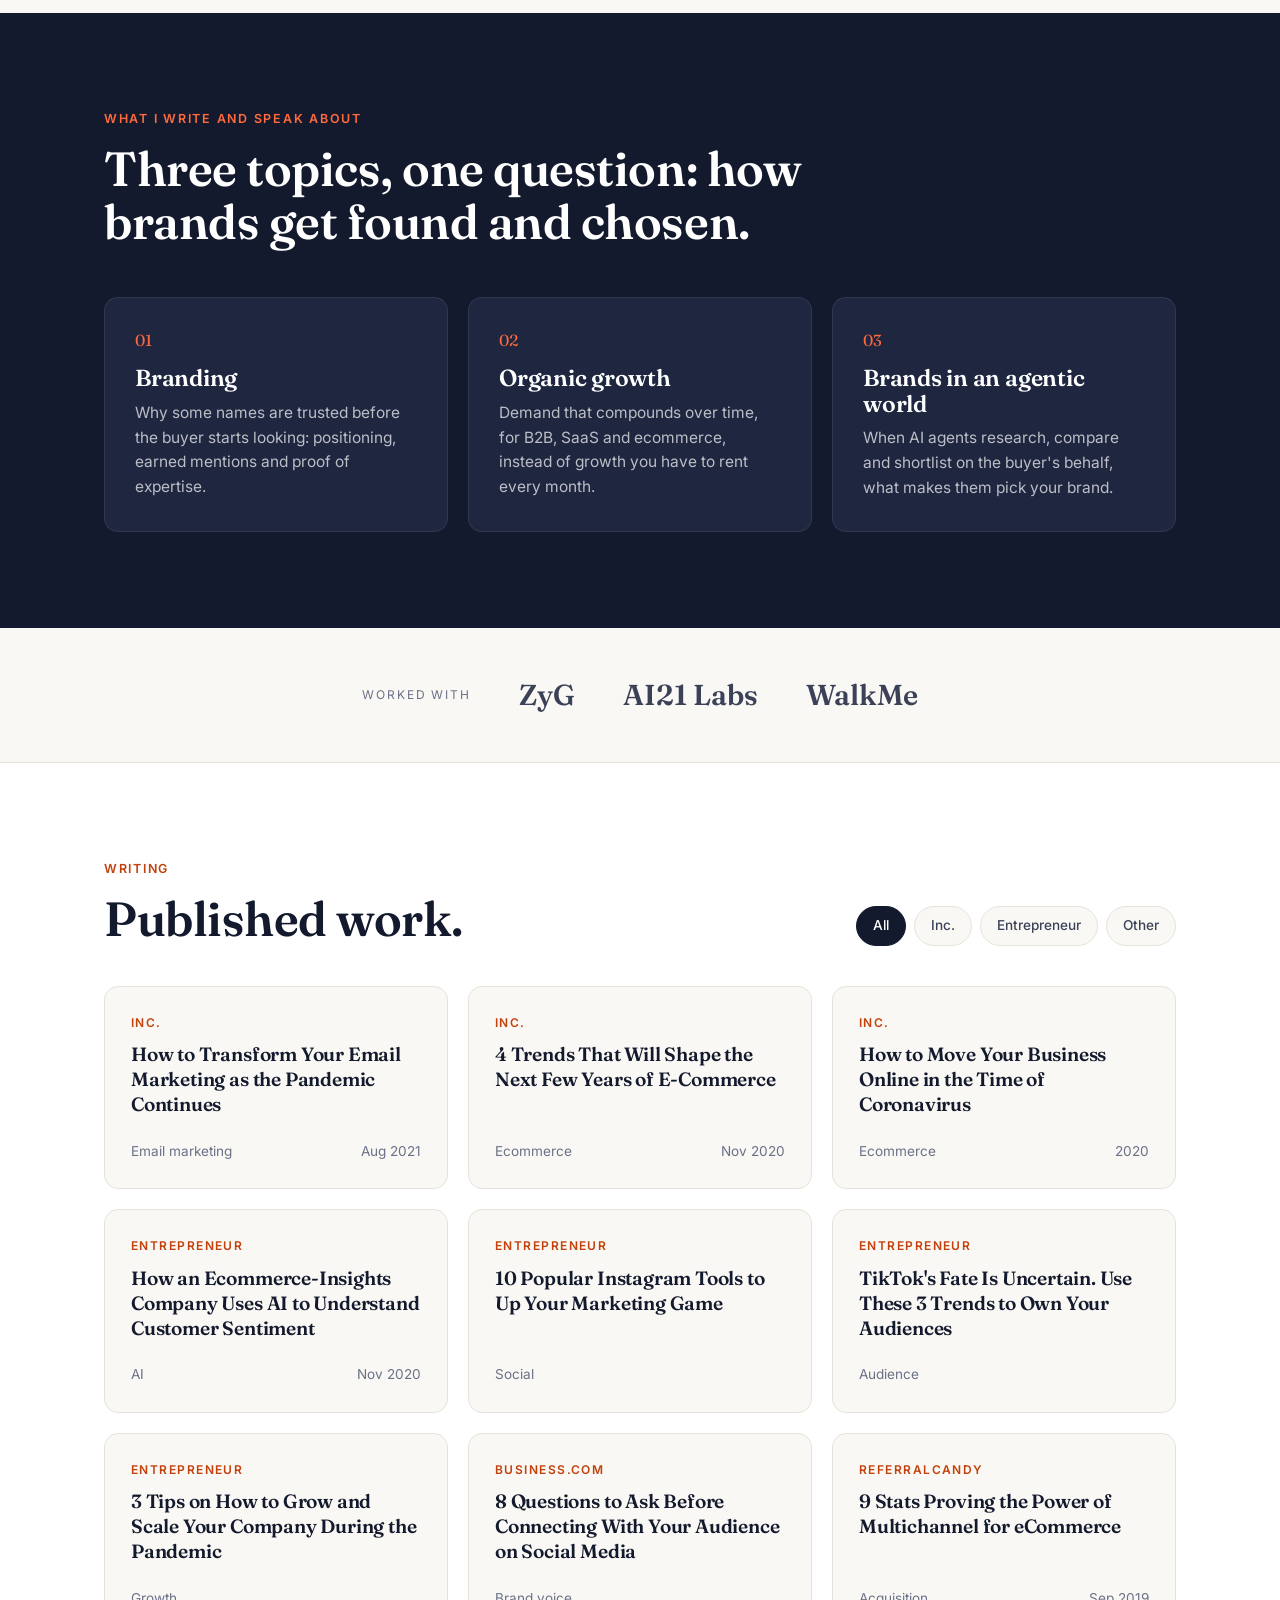
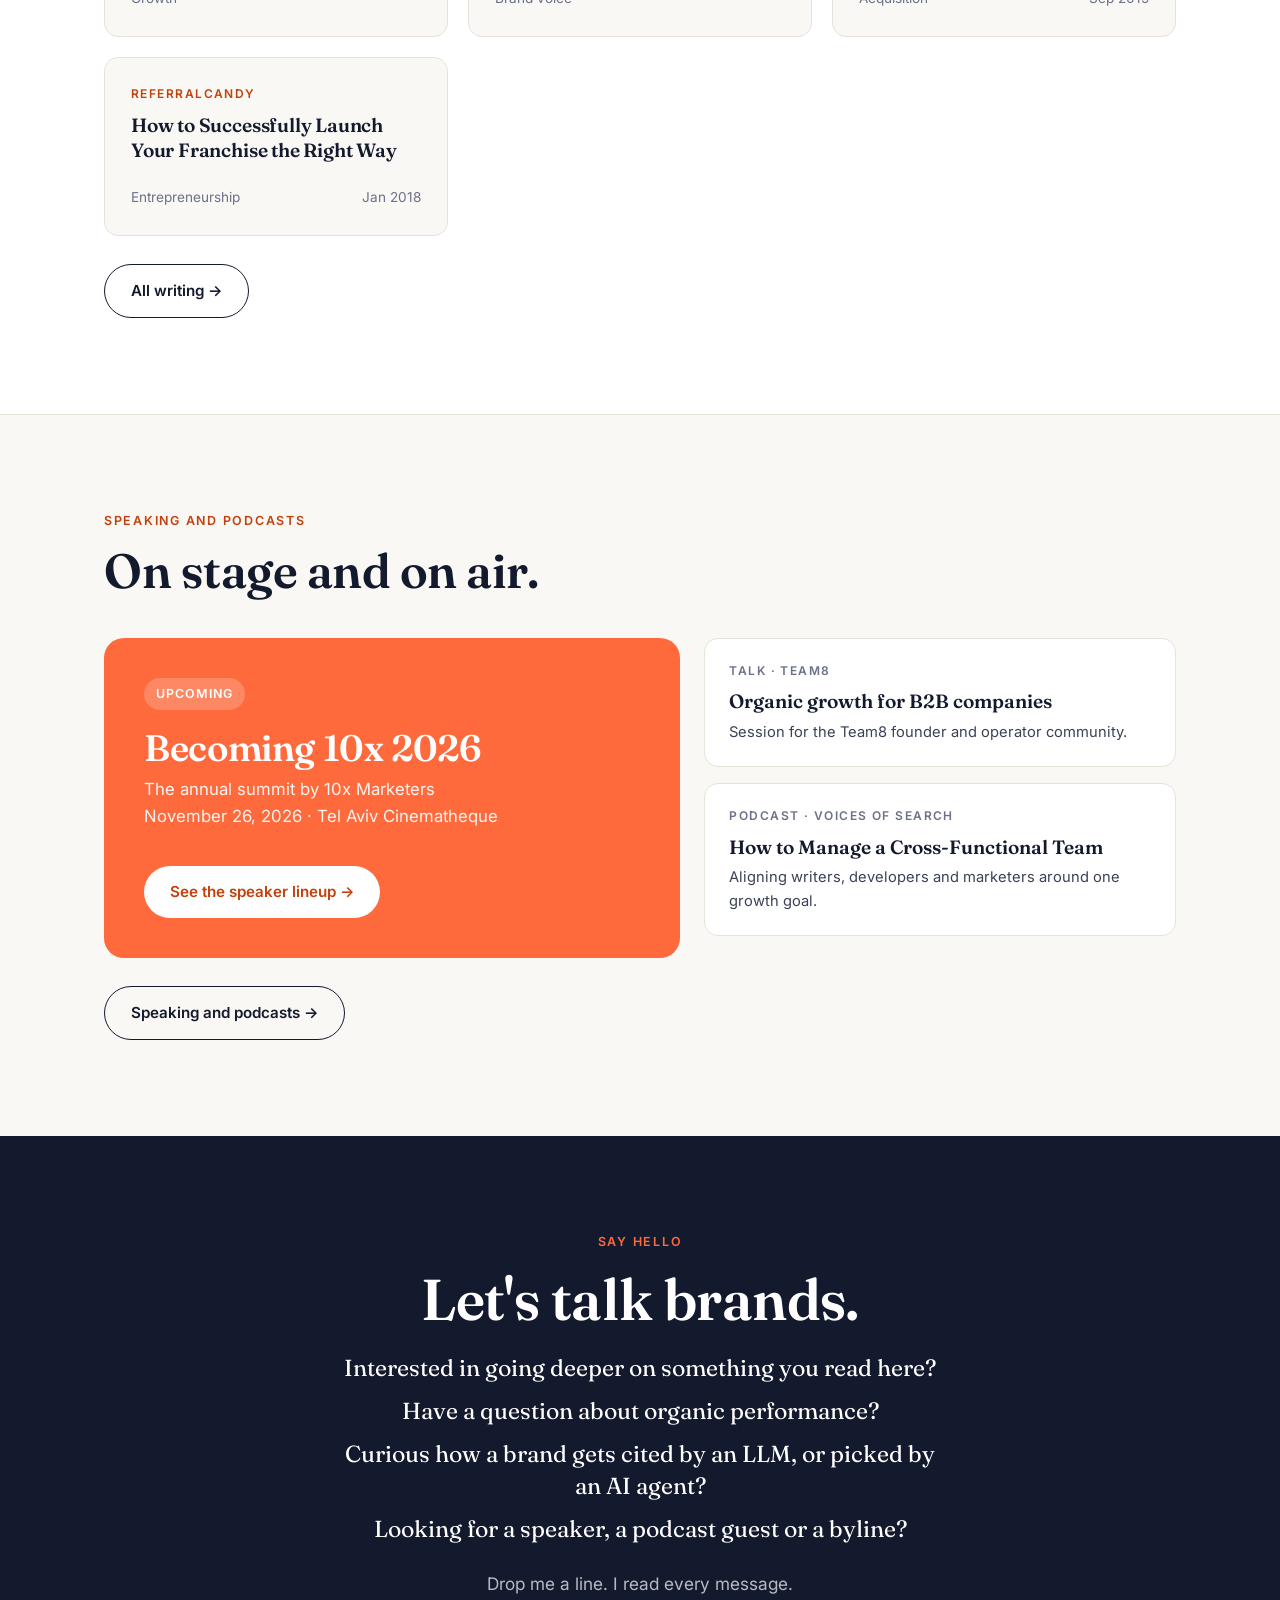
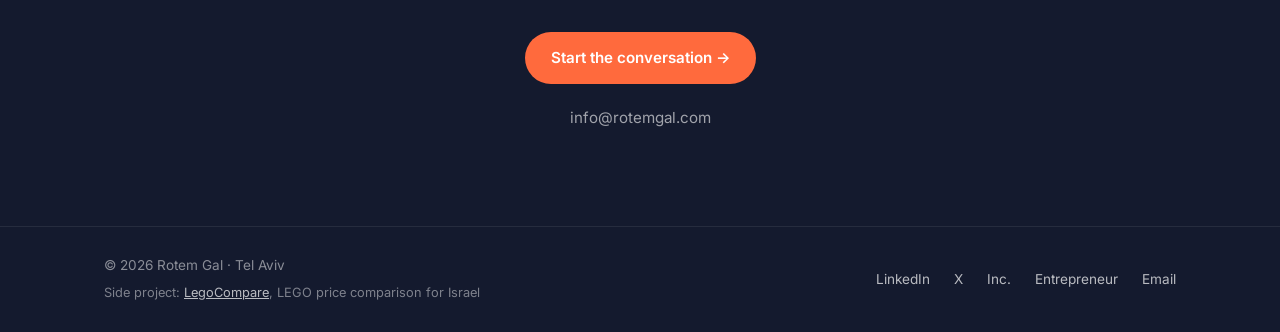
==== commit 14681d63: "Remove media kit page, add LegoCompare side project to footer Co-Authored-By: Claude Opus 5.5 <norep" ====
--- a/index.html
+++ b/index.html
@@ -23,6 +23,7 @@
 <link rel="icon" href="/favicon-96x96.png" type="image/png" sizes="96x96">
 <link rel="apple-touch-icon" href="/apple-touch-icon.png">
 <link rel="manifest" href="/site.webmanifest">
+<link rel="alternate" type="text/plain" href="/llms.txt" title="llms.txt">
 <meta name="theme-color" content="#141a2e">
 <meta property="og:image:alt" content="Rotem Gal">
 <link rel="preconnect" href="https://fonts.googleapis.com">
@@ -141,7 +142,6 @@
       <li><a href="/about">About</a></li>
       <li><a href="/writing">Writing</a></li>
       <li><a href="/speaking">Speaking</a></li>
-      <li><a href="/media-kit">Media kit</a></li>
     </ul>
     <a href="https://www.linkedin.com/in/rotemgal/" target="_blank" rel="noopener me" class="btn btn-primary nav-cta">Follow on LinkedIn</a>
   </nav>
@@ -350,13 +350,12 @@
 
 <footer>
   <div class="wrap">
-    <span>&copy; <span id="y">2026</span> Rotem Gal · Tel Aviv</span>
+    <span>&copy; <span id="y">2026</span> Rotem Gal · Tel Aviv<br><span class="side">Side project: <a href="https://www.legocompare.com/" target="_blank" rel="noopener">LegoCompare</a>, LEGO price comparison for Israel</span></span>
     <span>
       <a href="https://www.linkedin.com/in/rotemgal/" target="_blank" rel="noopener me">LinkedIn</a>
       <a href="https://x.com/gal_rotem" target="_blank" rel="noopener me">X</a>
       <a href="https://www.inc.com/author/rotem-gal" target="_blank" rel="noopener me">Inc.</a>
       <a href="https://www.entrepreneur.com/author/rotem-gal" target="_blank" rel="noopener me">Entrepreneur</a>
-      <a href="/media-kit">Media kit</a>
       <a href="mailto:info@rotemgal.com">Email</a>
     </span>
   </div>
--- a/styles.css
+++ b/styles.css
@@ -206,3 +206,5 @@
   .shot-img{position:relative;padding:0;overflow:hidden;text-decoration:none}
   .shot-img img{position:absolute;inset:0;width:100%;height:100%;object-fit:cover}
   .shot-img span{position:absolute;left:10px;right:10px;bottom:10px;background:rgba(20,26,46,.8);color:#fff;border-radius:999px;padding:6px 10px;font-weight:600}
+  footer .side{display:inline-block;margin-top:6px;font-size:.8rem;color:rgba(255,255,255,.45)}
+  footer .side a{margin-left:0;color:rgba(255,255,255,.7);text-decoration:underline}
